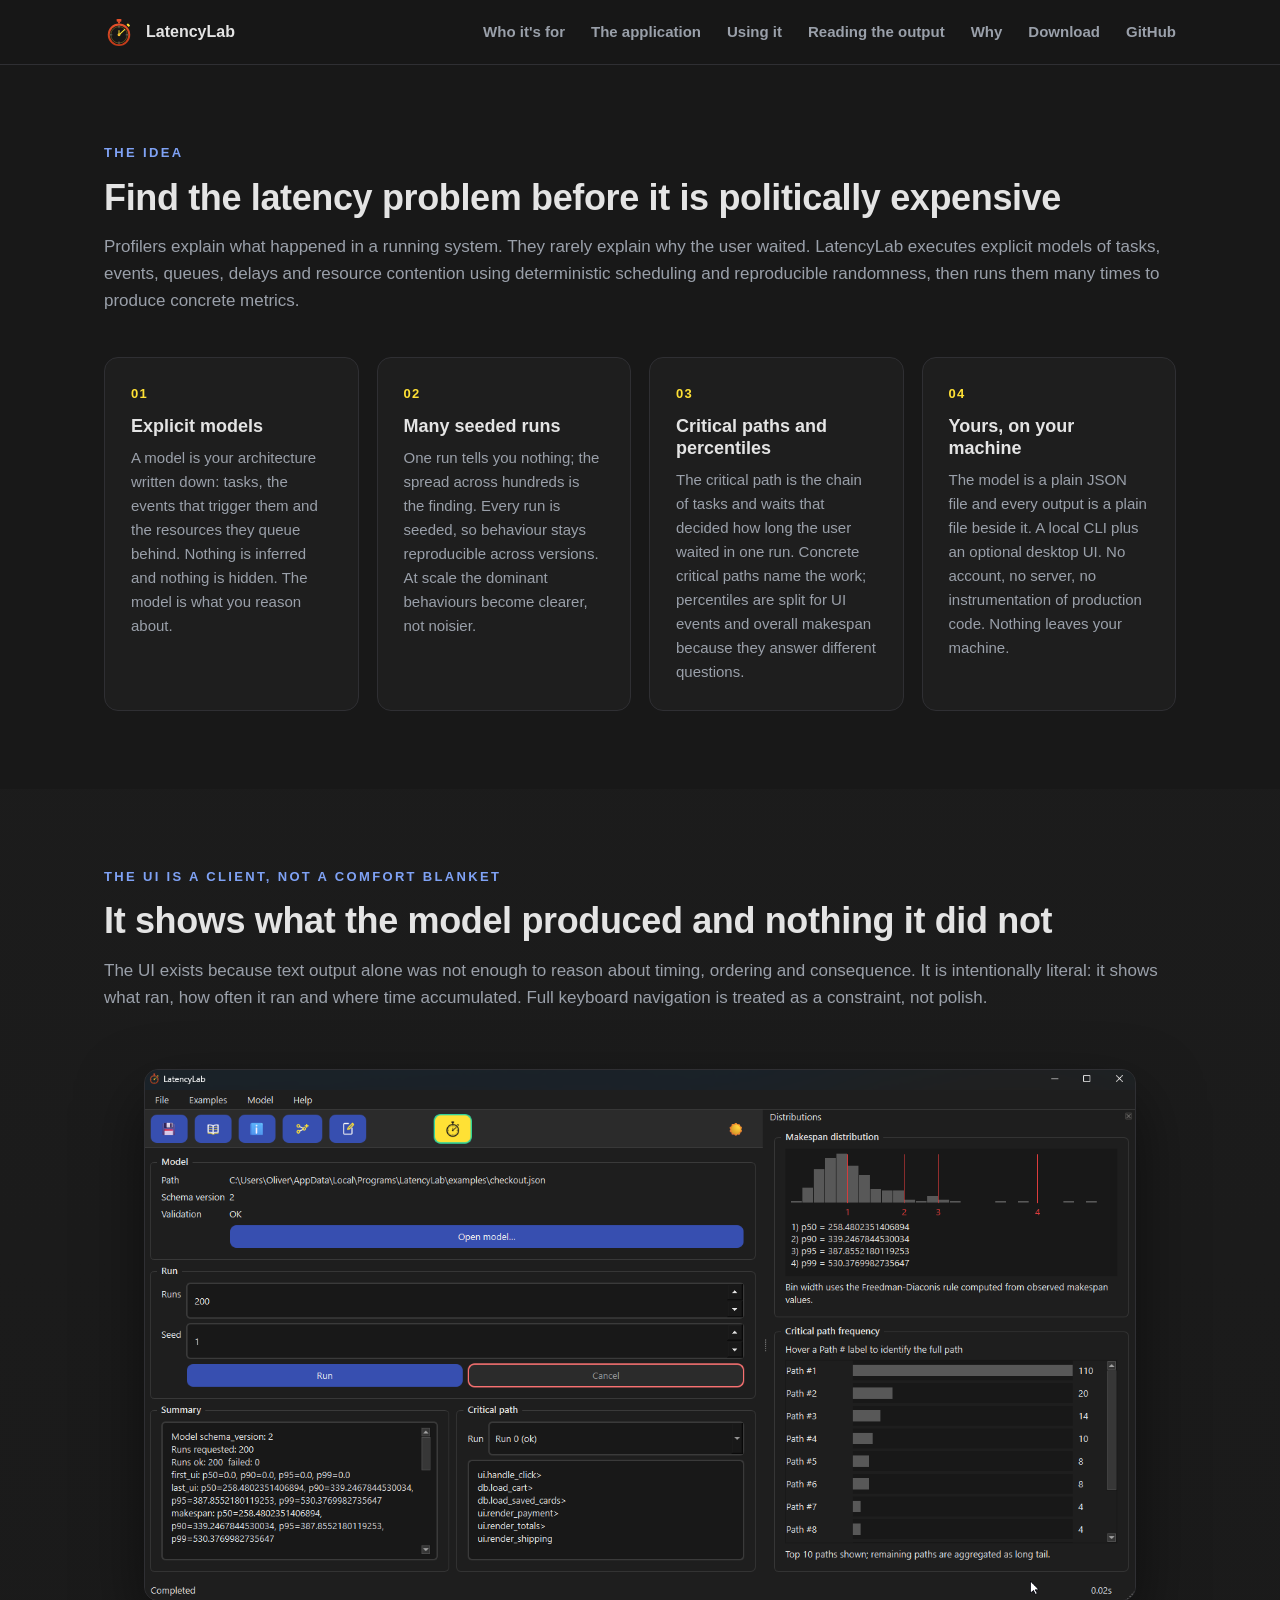
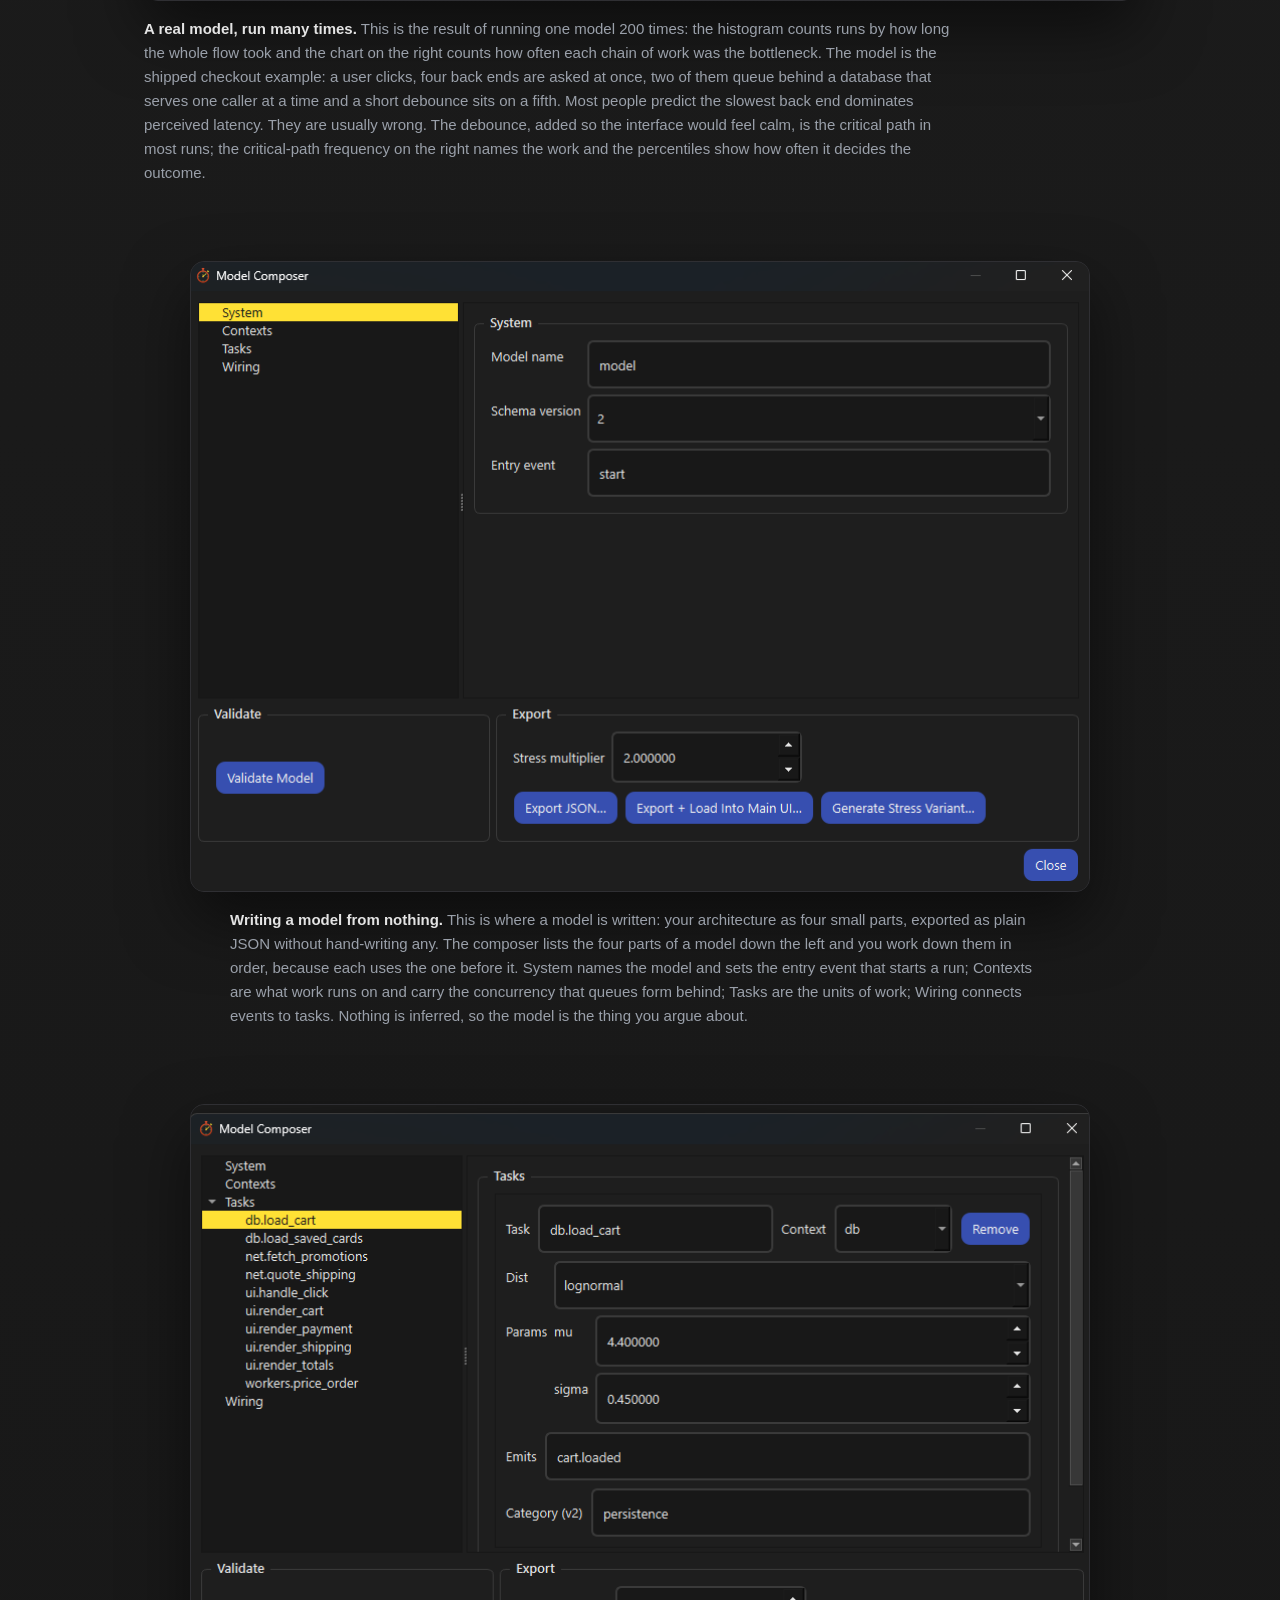
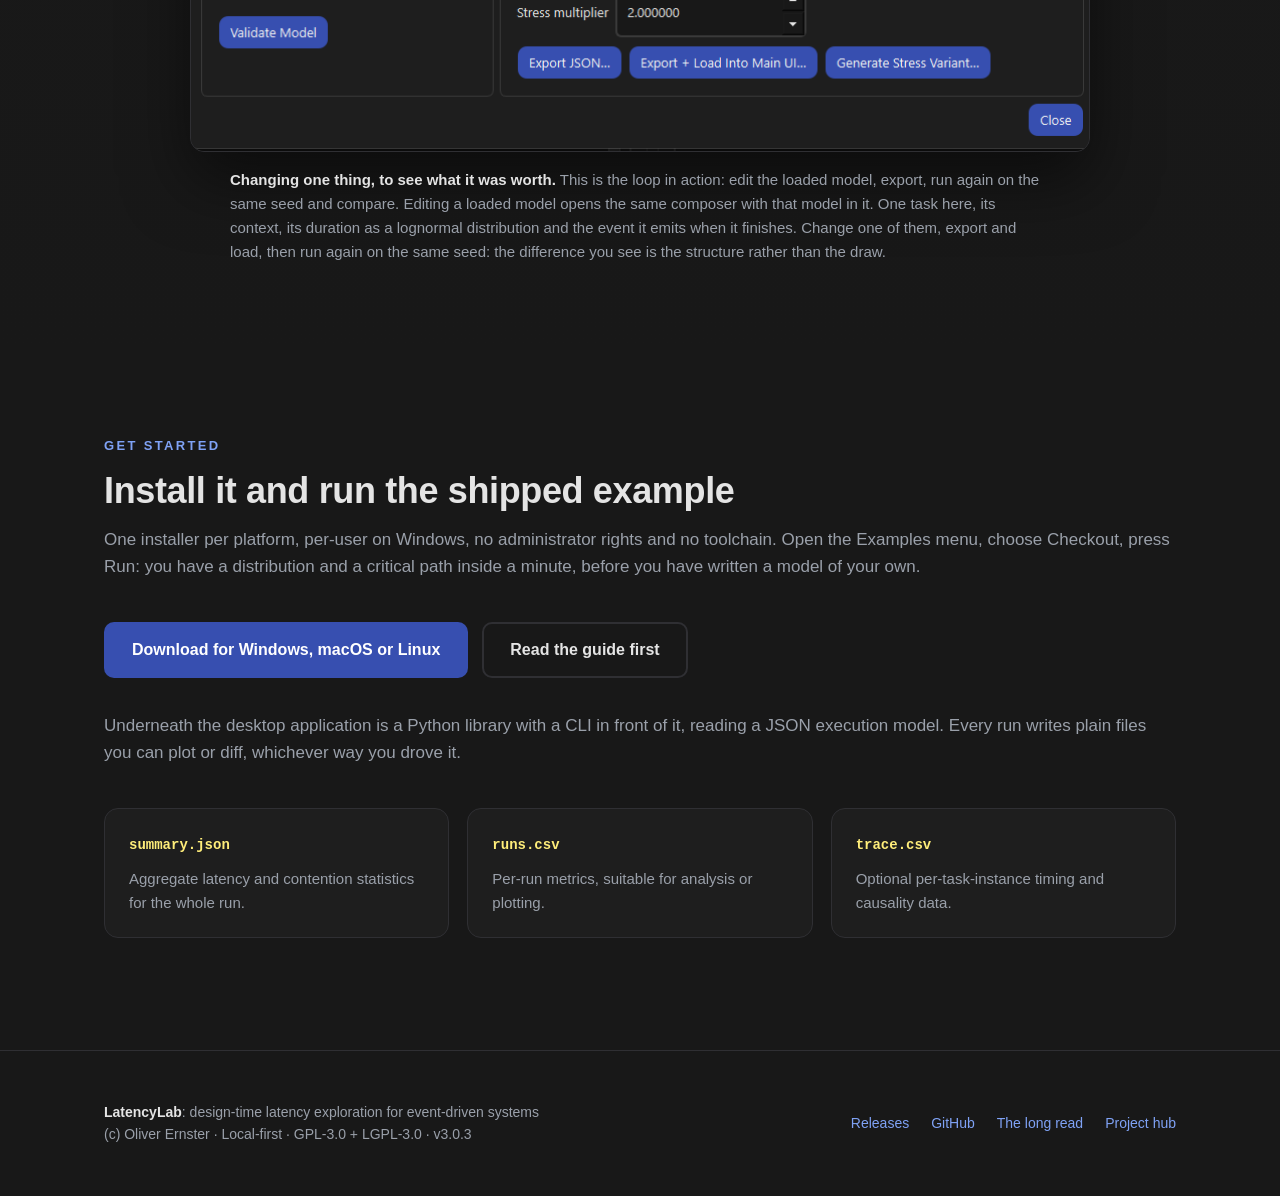
==== docs/app.html @ 9315182d "Split the homepage into one page per question The homepage had become a wall: seven sections deep. I" ====
<!DOCTYPE html>
<html lang="en">
<head>
<meta charset="utf-8">
<meta name="viewport" content="width=device-width, initial-scale=1">
<title>The LatencyLab application: explicit models, seeded runs and literal output</title>
<meta name="description" content="The LatencyLab desktop application and CLI: explicit models of tasks, events, queues and contention, many seeded runs, critical paths and percentiles, with screenshots and the plain-file outputs every run writes.">
<meta name="author" content="Oliver Ernster">
<meta name="robots" content="index, follow">
<meta name="theme-color" content="#181818">
<link rel="canonical" href="https://ernster.dev/latencylab/app.html">
<meta property="og:type" content="website">
<meta property="og:site_name" content="LatencyLab">
<meta property="og:title" content="The LatencyLab application">
<meta property="og:description" content="Explicit models, many seeded runs, critical paths and percentiles. The UI shows what the model produced and nothing it did not.">
<meta property="og:url" content="https://ernster.dev/latencylab/app.html">
<meta property="og:image" content="https://ernster.dev/latencylab/assets/latencylab-ui.png">
<meta property="og:image:alt" content="The LatencyLab UI showing a makespan distribution, critical-path frequencies and percentiles">
<meta name="twitter:card" content="summary_large_image">
<meta name="twitter:title" content="The LatencyLab application">
<meta name="twitter:description" content="Explicit models, many seeded runs, critical paths and percentiles.">
<meta name="twitter:image" content="https://ernster.dev/latencylab/assets/latencylab-ui.png">
<link rel="icon" type="image/svg+xml" href="assets/latencylab.svg">
<link rel="stylesheet" href="styles.css">
</head>
<body>
<header class="nav">
  <div class="container nav-inner">
    <a class="brand" href="./">
      <img src="assets/latencylab.svg" alt="LatencyLab icon">LatencyLab</a>
    <nav class="nav-links">
      <a href="who.html">Who it's for</a>
      <a href="app.html">The application</a>
      <a href="guide.html">Using it</a>
      <a href="reading.html">Reading the output</a>
      <a href="why.html">Why</a>
      <a href="download.html">Download</a>
      <a href="https://github.com/oernster/latencylab">GitHub</a>
    </nav>
  </div>
</header>
<main>
  <section id="what">
    <div class="container">
      <div class="eyebrow">The idea</div>
      <h2 class="section-title">Find the latency problem before it is politically expensive</h2>
      <p class="section-sub">Profilers explain what happened in a running system.
        They rarely explain why the user waited. LatencyLab executes explicit
        models of tasks, events, queues, delays and resource contention using
        deterministic scheduling and reproducible randomness, then runs them
        many times to produce concrete metrics.</p>
      <div class="features">
        <div class="feature"><div class="fnum">01</div><h3>Explicit models</h3><p>A model is your architecture written down: tasks, the events that trigger them and the resources they queue behind. Nothing is inferred and nothing is hidden. The model is what you reason about.</p></div>
        <div class="feature"><div class="fnum">02</div><h3>Many seeded runs</h3><p>One run tells you nothing; the spread across hundreds is the finding. Every run is seeded, so behaviour stays reproducible across versions. At scale the dominant behaviours become clearer, not noisier.</p></div>
        <div class="feature"><div class="fnum">03</div><h3>Critical paths and percentiles</h3><p>The critical path is the chain of tasks and waits that decided how long the user waited in one run. Concrete critical paths name the work; percentiles are split for UI events and overall makespan because they answer different questions.</p></div>
        <div class="feature"><div class="fnum">04</div><h3>Yours, on your machine</h3><p>The model is a plain JSON file and every output is a plain file beside it. A local CLI plus an optional desktop UI. No account, no server, no instrumentation of production code. Nothing leaves your machine.</p></div>
      </div>
    </div>
  </section>

  <section id="ui" class="alt">
    <div class="container">
      <div class="eyebrow">The UI is a client, not a comfort blanket</div>
      <h2 class="section-title">It shows what the model produced and nothing it did not</h2>
      <p class="section-sub">The UI exists because text output alone was not enough
        to reason about timing, ordering and consequence. It is intentionally
        literal: it shows what ran, how often it ran and where time accumulated.
        Full keyboard navigation is treated as a constraint, not polish.</p>
      <div class="shots">
        <figure class="shot">
          <div class="frame">
            <img loading="lazy" src="assets/latencylab-ui.png" alt="The LatencyLab UI showing a makespan distribution, critical-path frequencies, percentiles and the dominant critical path">
          </div>
          <figcaption><b>A real model, run many times.</b> This is the result of
            running one model 200 times: the histogram counts runs by how long
            the whole flow took and the chart on the right counts how often each
            chain of work was the bottleneck. The model is the shipped
            checkout example: a user clicks, four back ends are asked at once, two
            of them queue behind a database that serves one caller at a time and
            a short debounce sits on a fifth. Most people predict the slowest back
            end dominates perceived latency. They are usually wrong. The debounce,
            added so the interface would feel calm, is the critical path in most
            runs; the critical-path frequency on the right names the work and the
            percentiles show how often it decides the outcome.</figcaption>
        </figure>
        <figure class="shot narrow">
          <div class="frame">
            <img loading="lazy" src="assets/latencylab-compose.png" alt="The Model Composer showing the System pane, with the model name, schema version and entry event, with the validate and export controls below">
          </div>
          <figcaption><b>Writing a model from nothing.</b> This is where a model
            is written: your architecture as four small parts, exported as plain
            JSON without hand-writing any. The composer lists the
            four parts of a model down the left and you work down them in order,
            because each uses the one before it. System names the model and sets
            the entry event that starts a run; Contexts are what work runs on and
            carry the concurrency that queues form behind; Tasks are the units of
            work; Wiring connects events to tasks. Nothing is inferred, so the
            model is the thing you argue about.</figcaption>
        </figure>
        <figure class="shot narrow">
          <div class="frame">
            <img loading="lazy" src="assets/latencylab-edit.png" alt="The Model Composer showing the Tasks pane with one task selected, its context, lognormal distribution parameters, emitted event and category">
          </div>
          <figcaption><b>Changing one thing, to see what it was worth.</b> This
            is the loop in action: edit the loaded model, export, run again on
            the same seed and compare. Editing
            a loaded model opens the same composer with that model in it. One task
            here, its context, its duration as a lognormal distribution and the
            event it emits when it finishes. Change one of them, export and load,
            then run again on the same seed: the difference you see is the
            structure rather than the draw.</figcaption>
        </figure>
      </div>
    </div>
  </section>

  <section id="start">
    <div class="container">
      <div class="eyebrow">Get started</div>
      <h2 class="section-title">Install it and run the shipped example</h2>
      <p class="section-sub">One installer per platform, per-user on Windows, no
        administrator rights and no toolchain. Open the Examples menu, choose
        Checkout, press Run: you have a distribution and a critical path inside a
        minute, before you have written a model of your own.</p>
      <div class="cta" style="justify-content:flex-start;margin-bottom:34px;">
        <a class="btn btn-primary" href="download.html">Download for Windows, macOS or Linux</a>
        <a class="btn btn-ghost" href="guide.html">Read the guide first</a>
      </div>
      <p class="section-sub">Underneath the desktop application is a Python
        library with a CLI in front of it, reading a JSON execution model. Every
        run writes plain files you can plot or diff, whichever way you drove it.</p>
      <div class="outputs">
        <div class="output"><code>summary.json</code><p>Aggregate latency and contention statistics for the whole run.</p></div>
        <div class="output"><code>runs.csv</code><p>Per-run metrics, suitable for analysis or plotting.</p></div>
        <div class="output"><code>trace.csv</code><p>Optional per-task-instance timing and causality data.</p></div>
      </div>
    </div>
  </section>
</main>
<footer>
  <div class="container footer-inner">
    <div>
      <strong>LatencyLab</strong>: design-time latency exploration for event-driven systems<br>
      (c) Oliver Ernster · Local-first · GPL-3.0 + LGPL-3.0 · v<!--VERSION-->3.0.3<!--/VERSION-->
    </div>
    <div class="footer-links">
      <a href="https://github.com/oernster/latencylab/releases">Releases</a>
      <a href="https://github.com/oernster/latencylab">GitHub</a>
      <a href="https://www.crankthecode.com/posts/latencylab">The long read</a>
      <a href="https://ernster.dev/">Project hub</a>
    </div>
  </div>
</footer>
</body>
</html>
---- docs/styles.css ----
/* LatencyLab GitHub Pages site. Dark, royal-blue-accented, matching the app
   theme: `--accent` is the application's `primary` token, the fill every
   filled control takes. */
:root {
  --bg: #181818;
  --surface: #1e1e1e;
  --raised: #242424;
  --border: #2f2f33;
  --text: #e4e4e4;
  --muted: #9aa0aa;
  --accent: #374fb0;
  --accent-bright: #7fa2f5;
  /* The application's own accent. Banana yellow, matching latencylab_ui's
     `accent` token; `--banana-ink` is what goes on top of it, because the
     yellow is far too light to carry white. */
  --banana: #ffe135;
  --banana-bright: #ffee7a;
  --banana-ink: #1a1a1a;
  --maxw: 1120px;
  --radius: 14px;
  --font: -apple-system, BlinkMacSystemFont, "Segoe UI", Roboto, Inter,
    "Helvetica Neue", Arial, sans-serif;
  --mono: "SFMono-Regular", "Consolas", "Liberation Mono", Menlo, monospace;
}
* { box-sizing: border-box; }
html { scroll-behavior: smooth; }
body {
  margin: 0;
  background: var(--bg);
  color: var(--text);
  font-family: var(--font);
  line-height: 1.6;
  -webkit-font-smoothing: antialiased;
}
a { color: var(--accent-bright); text-decoration: none; }
a:hover { color: var(--banana-bright); }
h1, h2, h3, h4 { line-height: 1.2; }
.container { max-width: var(--maxw); margin: 0 auto; padding: 0 24px; }

header.nav {
  position: sticky;
  top: 0;
  z-index: 10;
  background: rgba(24, 24, 24, 0.82);
  backdrop-filter: blur(10px);
  border-bottom: 1px solid var(--border);
}
.nav-inner {
  display: flex;
  align-items: center;
  justify-content: space-between;
  height: 64px;
}
.brand {
  display: flex;
  align-items: center;
  gap: 12px;
  font-weight: 700;
  color: var(--text);
}
.brand img { width: 30px; height: 30px; }
.nav-links { display: flex; gap: 26px; align-items: center; }
.nav-links a { color: var(--muted); font-weight: 600; font-size: 15px; }
.nav-links a:hover { color: var(--accent-bright); }

.hero {
  position: relative;
  text-align: center;
  padding: 104px 0 80px;
  overflow: hidden;
}
.hero::before {
  content: "";
  position: absolute;
  inset: 0;
  background: radial-gradient(
    58% 50% at 50% 0,
    rgba(55, 79, 176, 0.28),
    transparent 70%
  );
  pointer-events: none;
}
.hero .logo {
  width: 112px;
  height: 112px;
  margin-bottom: 22px;
  filter: drop-shadow(0 10px 34px rgba(55, 79, 176, 0.42));
}
.hero h1 {
  font-size: clamp(42px, 7vw, 70px);
  margin: 0;
  letter-spacing: -0.02em;
}
.tagline {
  color: var(--accent-bright);
  font-weight: 700;
  letter-spacing: 0.2em;
  text-transform: uppercase;
  font-size: 13px;
  margin-top: 10px;
}
.lede {
  max-width: 660px;
  margin: 26px auto 0;
  color: var(--muted);
  font-size: 19px;
}
.cta {
  display: flex;
  gap: 14px;
  justify-content: center;
  margin-top: 34px;
  flex-wrap: wrap;
}
.btn {
  display: inline-block;
  padding: 13px 26px;
  border-radius: 10px;
  font-weight: 700;
  border: 2px solid transparent;
  transition: 0.15s ease;
}
.btn-primary { background: var(--accent); color: #ffffff; }
.btn-primary:hover { background: var(--banana); color: var(--banana-ink); }
.btn-ghost { border-color: var(--border); color: var(--text); }
.btn-ghost:hover { border-color: var(--accent); color: var(--accent-bright); }
/* A call to action inside a panel. It was a line of text that happened to be a
   link, which asks the reader to discover it; this is a pressable that says so
   before the click. It lifts under the pointer and sits back down while held.
   The highlight is the same banana the primary button already uses, so the site
   has one hover language rather than two. */
.btn-panel {
  background: var(--raised);
  border-color: var(--border);
  color: var(--text);
  padding: 11px 20px;
  font-size: 15px;
}
.btn-panel:hover {
  background: var(--banana);
  border-color: var(--banana-bright);
  color: var(--banana-ink);
  transform: translateY(-1px);
}
.btn-panel:focus-visible {
  outline: none;
  border-color: var(--banana);
  color: var(--text);
}
.btn-panel:active {
  background: var(--banana-bright);
  transform: translateY(1px);
}
.badges {
  margin-top: 24px;
  color: var(--muted);
  font-size: 13px;
  letter-spacing: 0.06em;
}
.badges span { margin: 0 10px; }
.release-note { margin-top: 16px; color: var(--muted); font-size: 14px; }

section { padding: 78px 0; }
section.alt {
  background: linear-gradient(180deg, rgba(30, 30, 30, 0.6), transparent);
}
.eyebrow {
  color: var(--accent-bright);
  font-weight: 700;
  letter-spacing: 0.18em;
  text-transform: uppercase;
  font-size: 13px;
  margin-bottom: 12px;
}
.section-title {
  font-size: clamp(28px, 4vw, 36px);
  margin: 0 0 14px;
  letter-spacing: -0.01em;
}
.section-sub {
  color: var(--muted);
  margin: 0 0 42px;
  max-width: none;
  font-size: 17px;
}

.features {
  display: grid;
  grid-template-columns: repeat(auto-fit, minmax(240px, 1fr));
  gap: 18px;
}
/* A grid that follows another grid inside one section needs its own breathing
   room: the grids carry gaps between their own cells but no outer margin, so
   stacked they sit flush against each other. */
.features + .split { margin-top: 44px; }
.split + .split { margin-top: 18px; }
.feature {
  background: var(--surface);
  border: 1px solid var(--border);
  border-radius: var(--radius);
  padding: 26px;
}
.feature .fnum {
  color: var(--banana);
  font-weight: 700;
  font-size: 13px;
  letter-spacing: 0.1em;
}
.feature h3 { margin: 12px 0 8px; font-size: 18px; }
.feature p { margin: 0; color: var(--muted); font-size: 15px; }

/* Two-column "who it is / is not for" */
.split {
  display: grid;
  grid-template-columns: repeat(auto-fit, minmax(300px, 1fr));
  gap: 18px;
}
.panel {
  background: var(--surface);
  border: 1px solid var(--border);
  border-radius: var(--radius);
  padding: 26px 28px;
}
.panel h3 { margin: 0 0 14px; font-size: 18px; }
.panel.is-for h3 { color: var(--banana); }
.panel.not-for h3 { color: var(--accent-bright); }
.panel ul { margin: 0; padding-left: 18px; }
.panel li { color: var(--muted); margin-bottom: 8px; font-size: 15px; }
.panel li b { color: var(--text); font-weight: 600; }
.panel p { margin: 16px 0 0; font-size: 15px; font-weight: 600; }

.shots { display: grid; gap: 44px; }
.shot figure { margin: 0; }
.frame {
  background: var(--raised);
  border: 1px solid var(--border);
  border-radius: var(--radius);
  overflow: hidden;
  box-shadow: 0 28px 64px rgba(0, 0, 0, 0.5);
}
.frame .bar {
  display: flex;
  gap: 7px;
  padding: 12px 15px;
  border-bottom: 1px solid var(--border);
  background: var(--surface);
}
.frame .bar i {
  width: 11px;
  height: 11px;
  border-radius: 50%;
  background: var(--border);
}
.frame img { display: block; width: 100%; height: auto; }
/* A shot narrower than the column, held near its own pixel size rather than
   stretched up to fill it, which only makes a screenshot soft. */
.shot.narrow .frame { max-width: 900px; margin: 0 auto; }
.shot.narrow figcaption { margin-left: auto; margin-right: auto; }
.shot figcaption {
  color: var(--muted);
  margin-top: 16px;
  font-size: 15px;
  max-width: 820px;
}
.shot figcaption b { color: var(--text); }

/* Outputs */
.outputs {
  display: grid;
  grid-template-columns: repeat(auto-fit, minmax(240px, 1fr));
  gap: 18px;
  margin-bottom: 34px;
}
.output {
  background: var(--surface);
  border: 1px solid var(--border);
  border-radius: var(--radius);
  padding: 22px 24px;
}
.output code {
  font-family: var(--mono);
  color: var(--banana-bright);
  font-size: 14px;
  font-weight: 700;
}
.output p { margin: 10px 0 0; color: var(--muted); font-size: 15px; }

/* Downloads. One card per platform, each pointing at GitHub's
   releases/latest/download redirect, so the links never go stale and the page
   needs no edit when a release ships. */
.dl-version {
  display: inline-block;
  margin-top: 4px;
  font-size: 14px;
  color: var(--accent-bright);
  border: 1px solid var(--border);
  border-radius: 999px;
  padding: 4px 14px;
}
.downloads {
  display: grid;
  grid-template-columns: repeat(auto-fit, minmax(260px, 1fr));
  gap: 16px;
  margin-top: 28px;
}
.dl-card {
  background: var(--surface);
  border: 1px solid var(--border);
  border-radius: var(--radius);
  padding: 24px 20px;
  text-align: center;
  display: flex;
  flex-direction: column;
  gap: 6px;
}
.dl-card .ico { font-size: 30px; }
.dl-card h3 { margin: 4px 0 0; font-size: 18px; }
.dl-card .req { color: var(--muted); font-size: 13px; margin: 0; }
.dl-card .btn { margin: 14px auto 4px; }
.dl-card .meta {
  color: var(--muted);
  font-size: 12.5px;
  min-height: 1.2em;
  margin: 0;
}
.dl-card .how { color: var(--muted); font-size: 13px; margin: 8px 0 0; }
.dl-card code {
  background: var(--bg);
  border: 1px solid var(--border);
  border-radius: 6px;
  padding: 1px 6px;
  font-size: 12px;
  color: var(--text);
}
.dl-links {
  text-align: center;
  color: var(--muted);
  font-size: 14px;
  margin: 18px 0 0;
}

footer {
  border-top: 1px solid var(--border);
  padding: 50px 0;
  color: var(--muted);
  font-size: 14px;
}
.footer-inner {
  display: flex;
  justify-content: space-between;
  gap: 24px;
  flex-wrap: wrap;
  align-items: center;
}
.footer-inner strong { color: var(--text); }
.footer-links { display: flex; gap: 22px; flex-wrap: wrap; }

@media (max-width: 640px) {
  .nav-links { gap: 16px; }
  .nav-links a:nth-child(1),
  .nav-links a:nth-child(2) { display: none; }
}

/* Long-form prose (the Why this exists page). */
.prose p {
  color: var(--muted, #9aa3af);
  font-size: 16.5px;
  max-width: 820px;
  margin: 0 0 18px;
}
.prose p:last-child { margin-bottom: 0; }

/* Step lists and definition lists (the Using it page), in the same voice as
   the prose around them rather than the browser default. */
.prose h3 {
  margin: 40px 0 14px;
  font-size: 20px;
  color: var(--text);
}
.prose ol,
.prose ul {
  color: var(--muted);
  font-size: 16.5px;
  max-width: 820px;
  margin: 0 0 18px;
  padding-left: 22px;
}
.prose li { margin-bottom: 9px; }
.prose li b,
.prose p b { color: var(--text); font-weight: 600; }
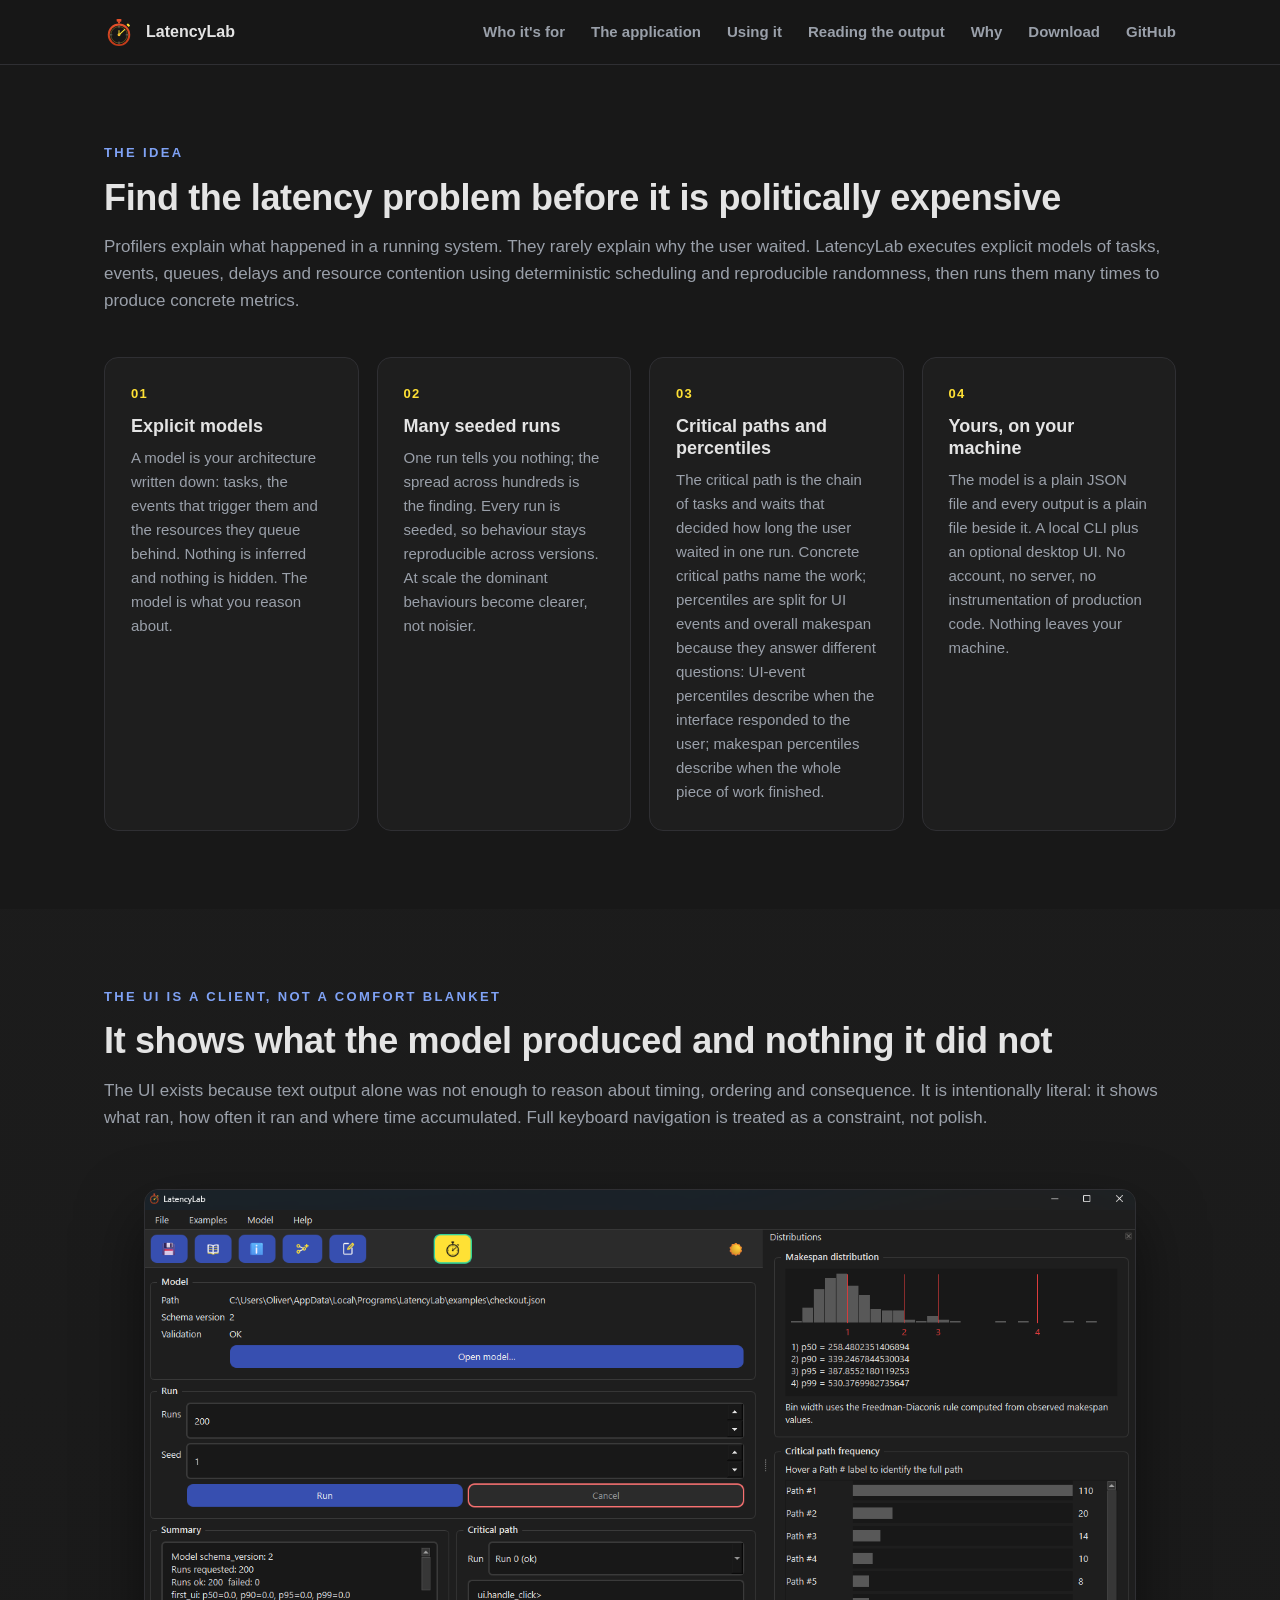
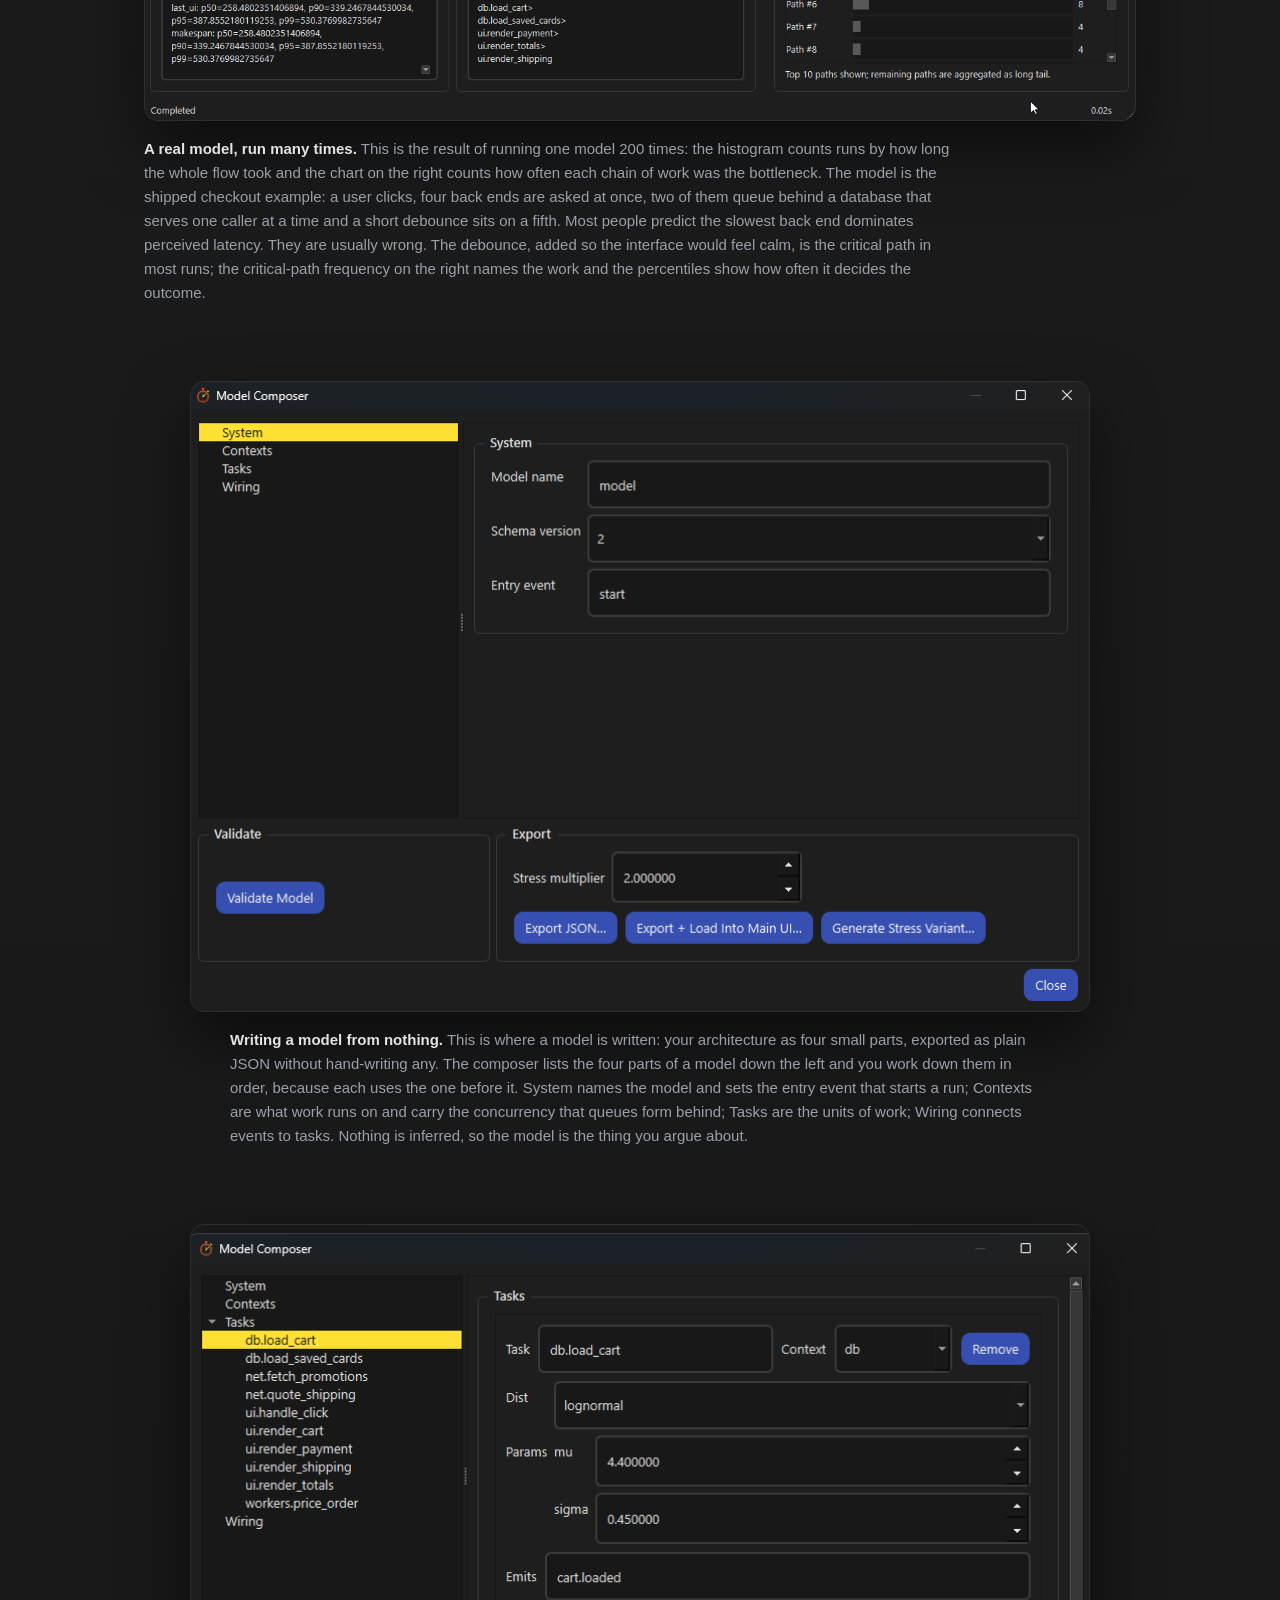
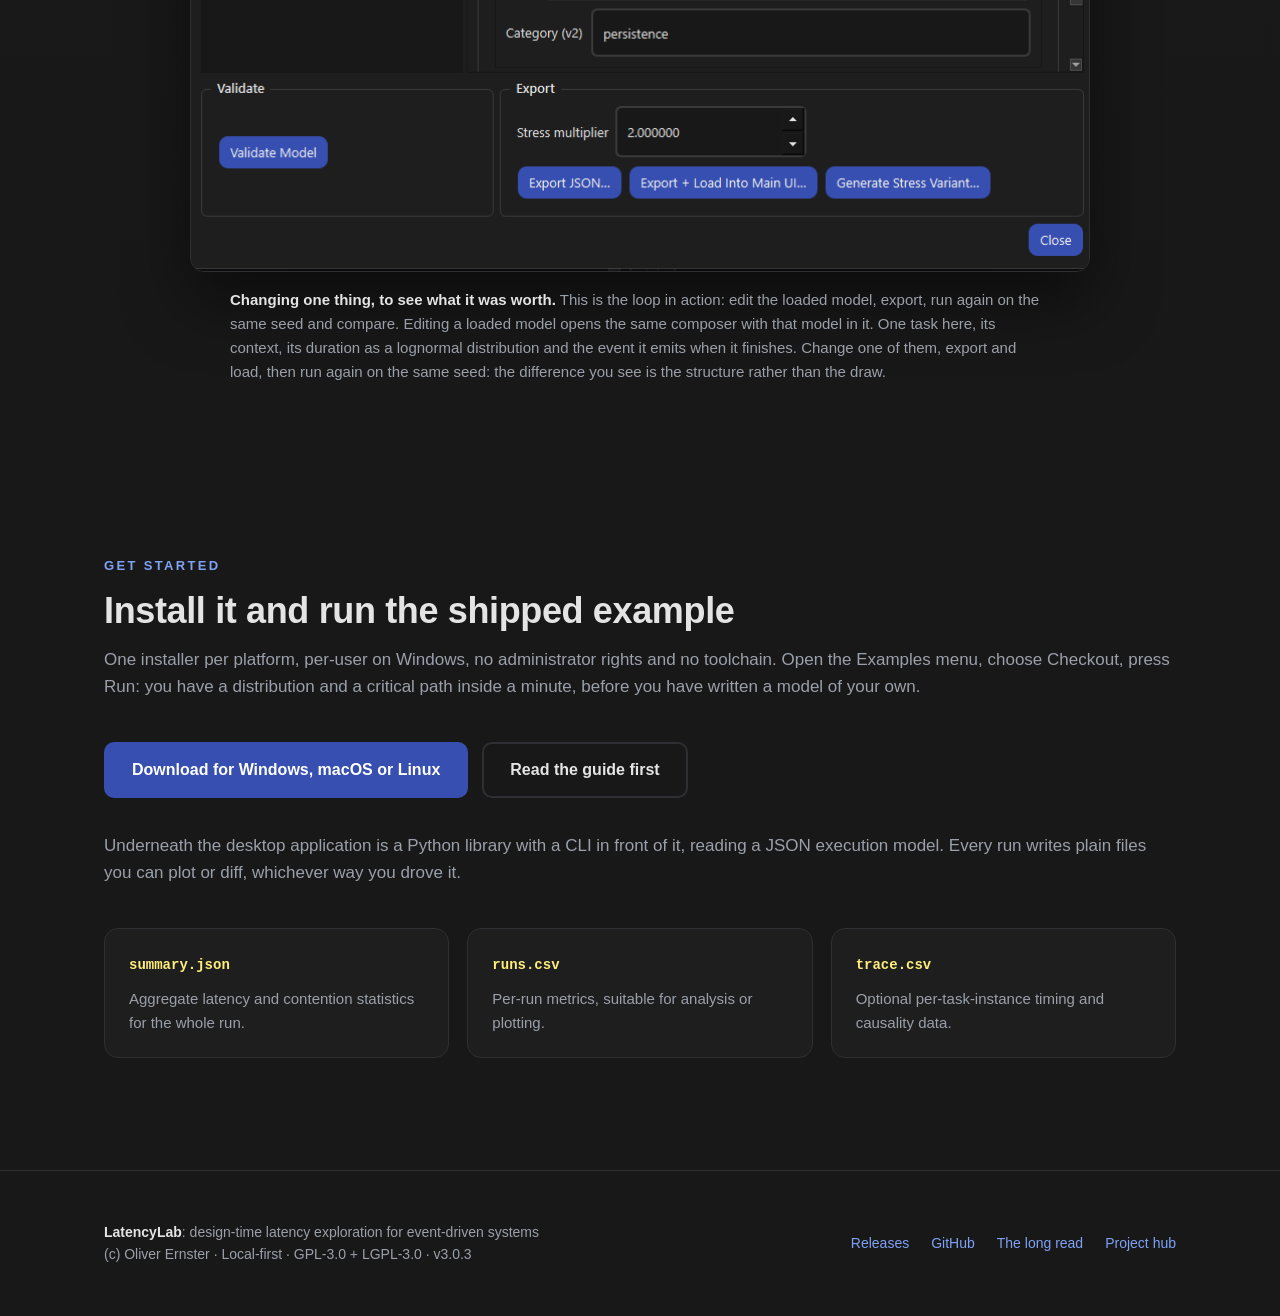
==== commit 1647ce28: "Clarify the UI-event vs makespan percentile split and link the RDA reference" ====
--- a/docs/app.html
+++ b/docs/app.html
@@ -52,7 +52,7 @@
       <div class="features">
         <div class="feature"><div class="fnum">01</div><h3>Explicit models</h3><p>A model is your architecture written down: tasks, the events that trigger them and the resources they queue behind. Nothing is inferred and nothing is hidden. The model is what you reason about.</p></div>
         <div class="feature"><div class="fnum">02</div><h3>Many seeded runs</h3><p>One run tells you nothing; the spread across hundreds is the finding. Every run is seeded, so behaviour stays reproducible across versions. At scale the dominant behaviours become clearer, not noisier.</p></div>
-        <div class="feature"><div class="fnum">03</div><h3>Critical paths and percentiles</h3><p>The critical path is the chain of tasks and waits that decided how long the user waited in one run. Concrete critical paths name the work; percentiles are split for UI events and overall makespan because they answer different questions.</p></div>
+        <div class="feature"><div class="fnum">03</div><h3>Critical paths and percentiles</h3><p>The critical path is the chain of tasks and waits that decided how long the user waited in one run. Concrete critical paths name the work; percentiles are split for UI events and overall makespan because they answer different questions: UI-event percentiles describe when the interface responded to the user; makespan percentiles describe when the whole piece of work finished.</p></div>
         <div class="feature"><div class="fnum">04</div><h3>Yours, on your machine</h3><p>The model is a plain JSON file and every output is a plain file beside it. A local CLI plus an optional desktop UI. No account, no server, no instrumentation of production code. Nothing leaves your machine.</p></div>
       </div>
     </div>
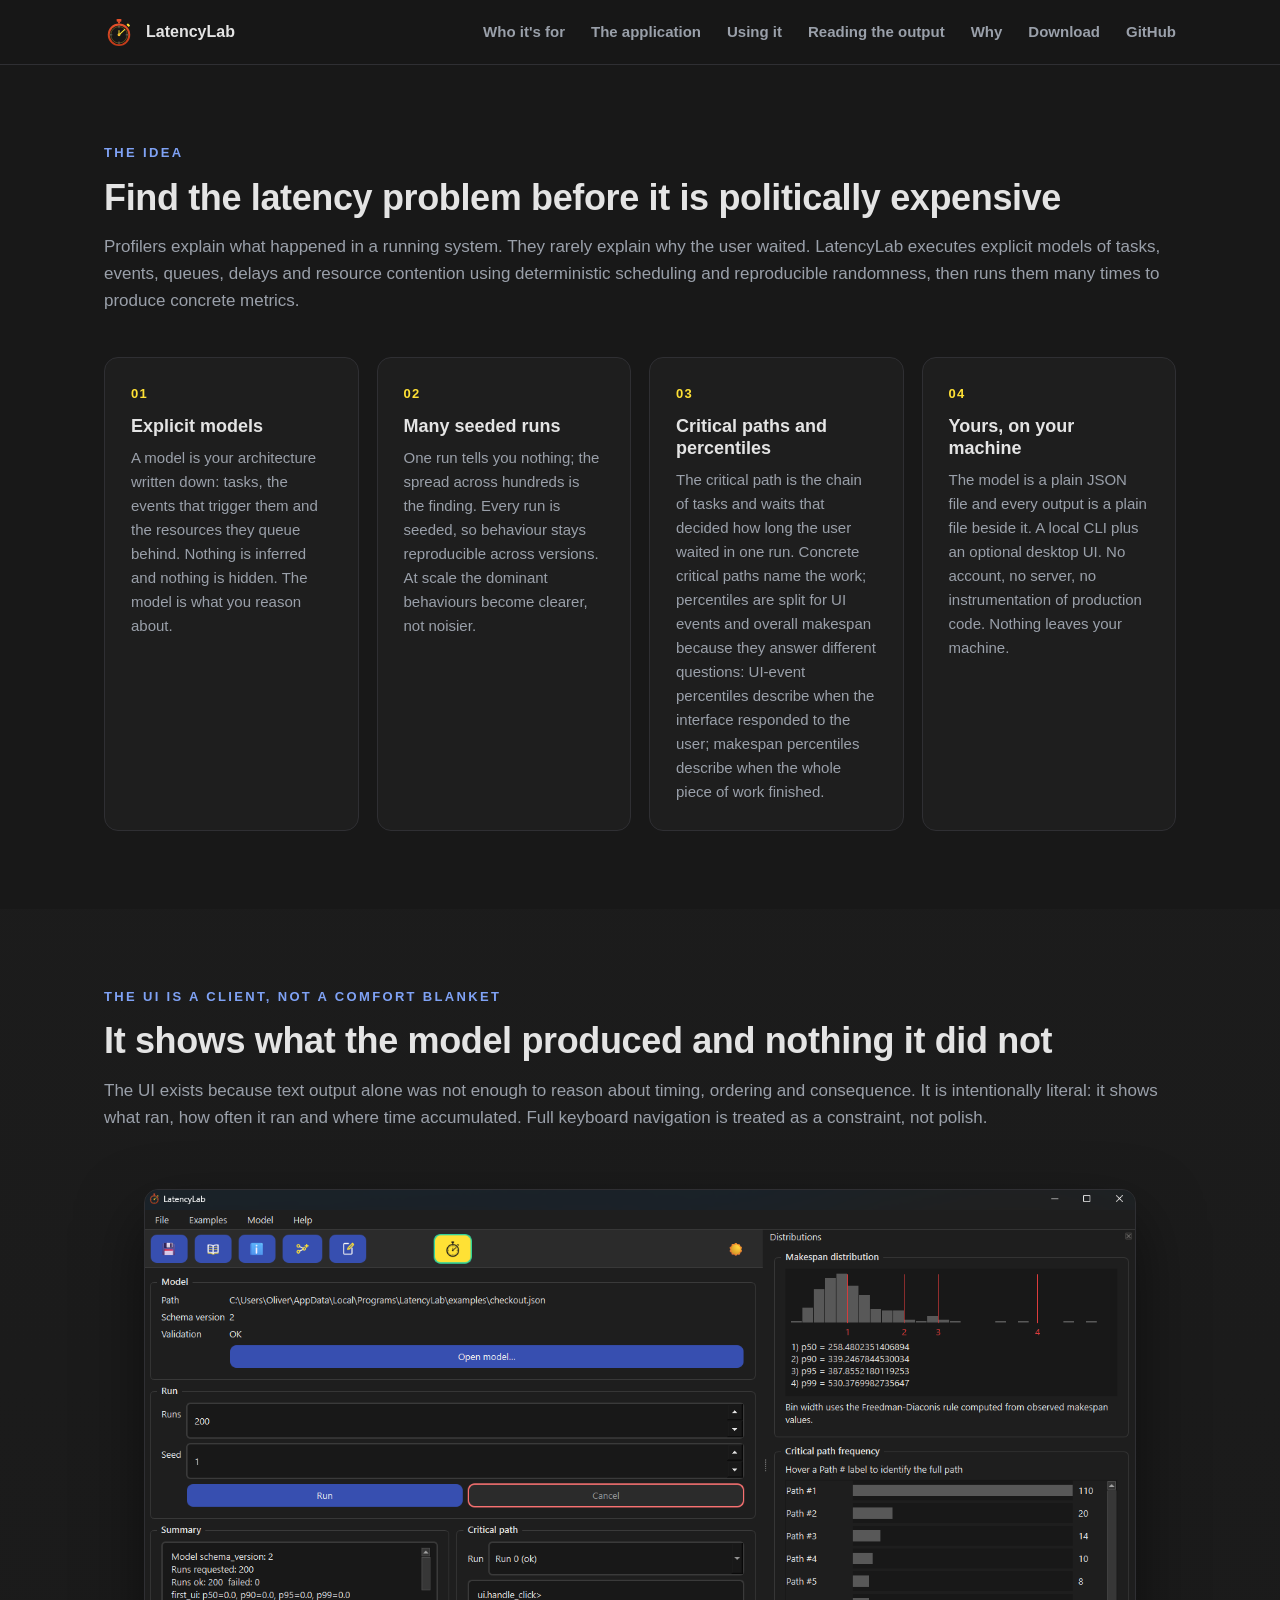
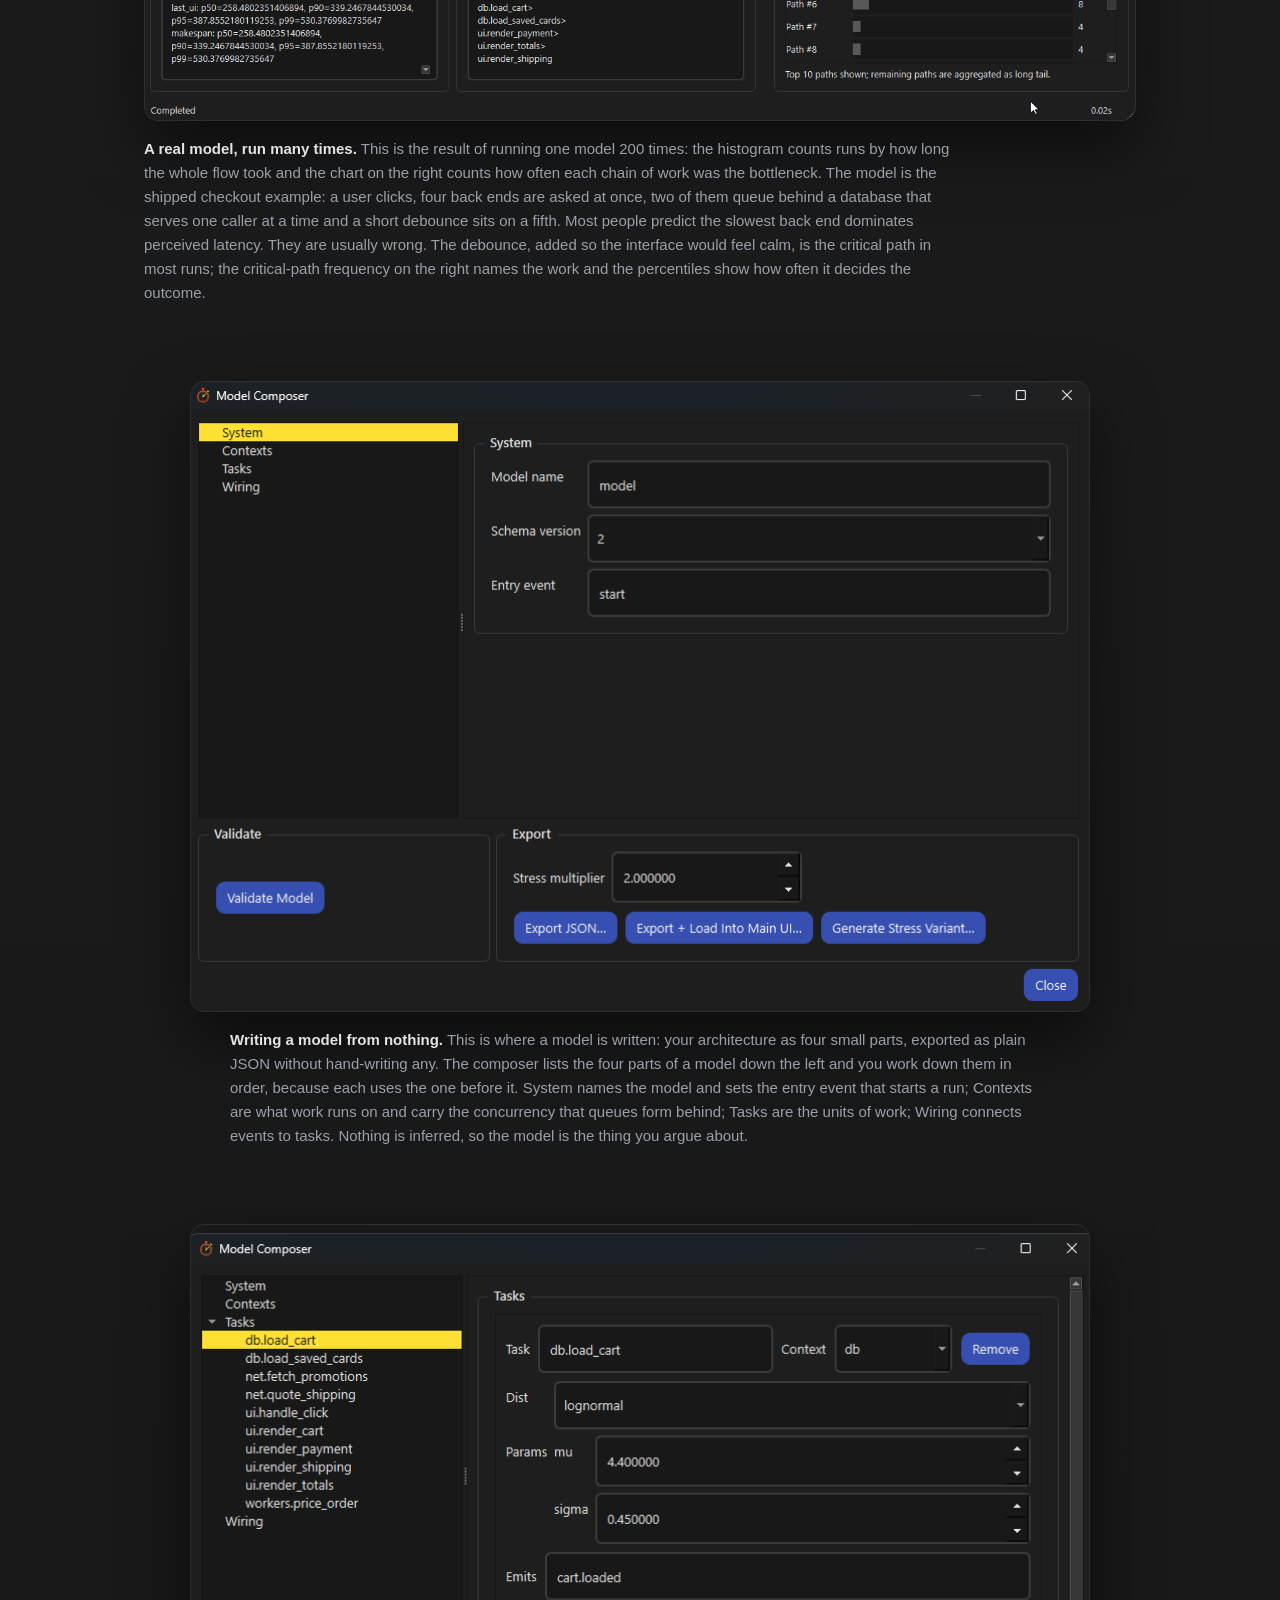
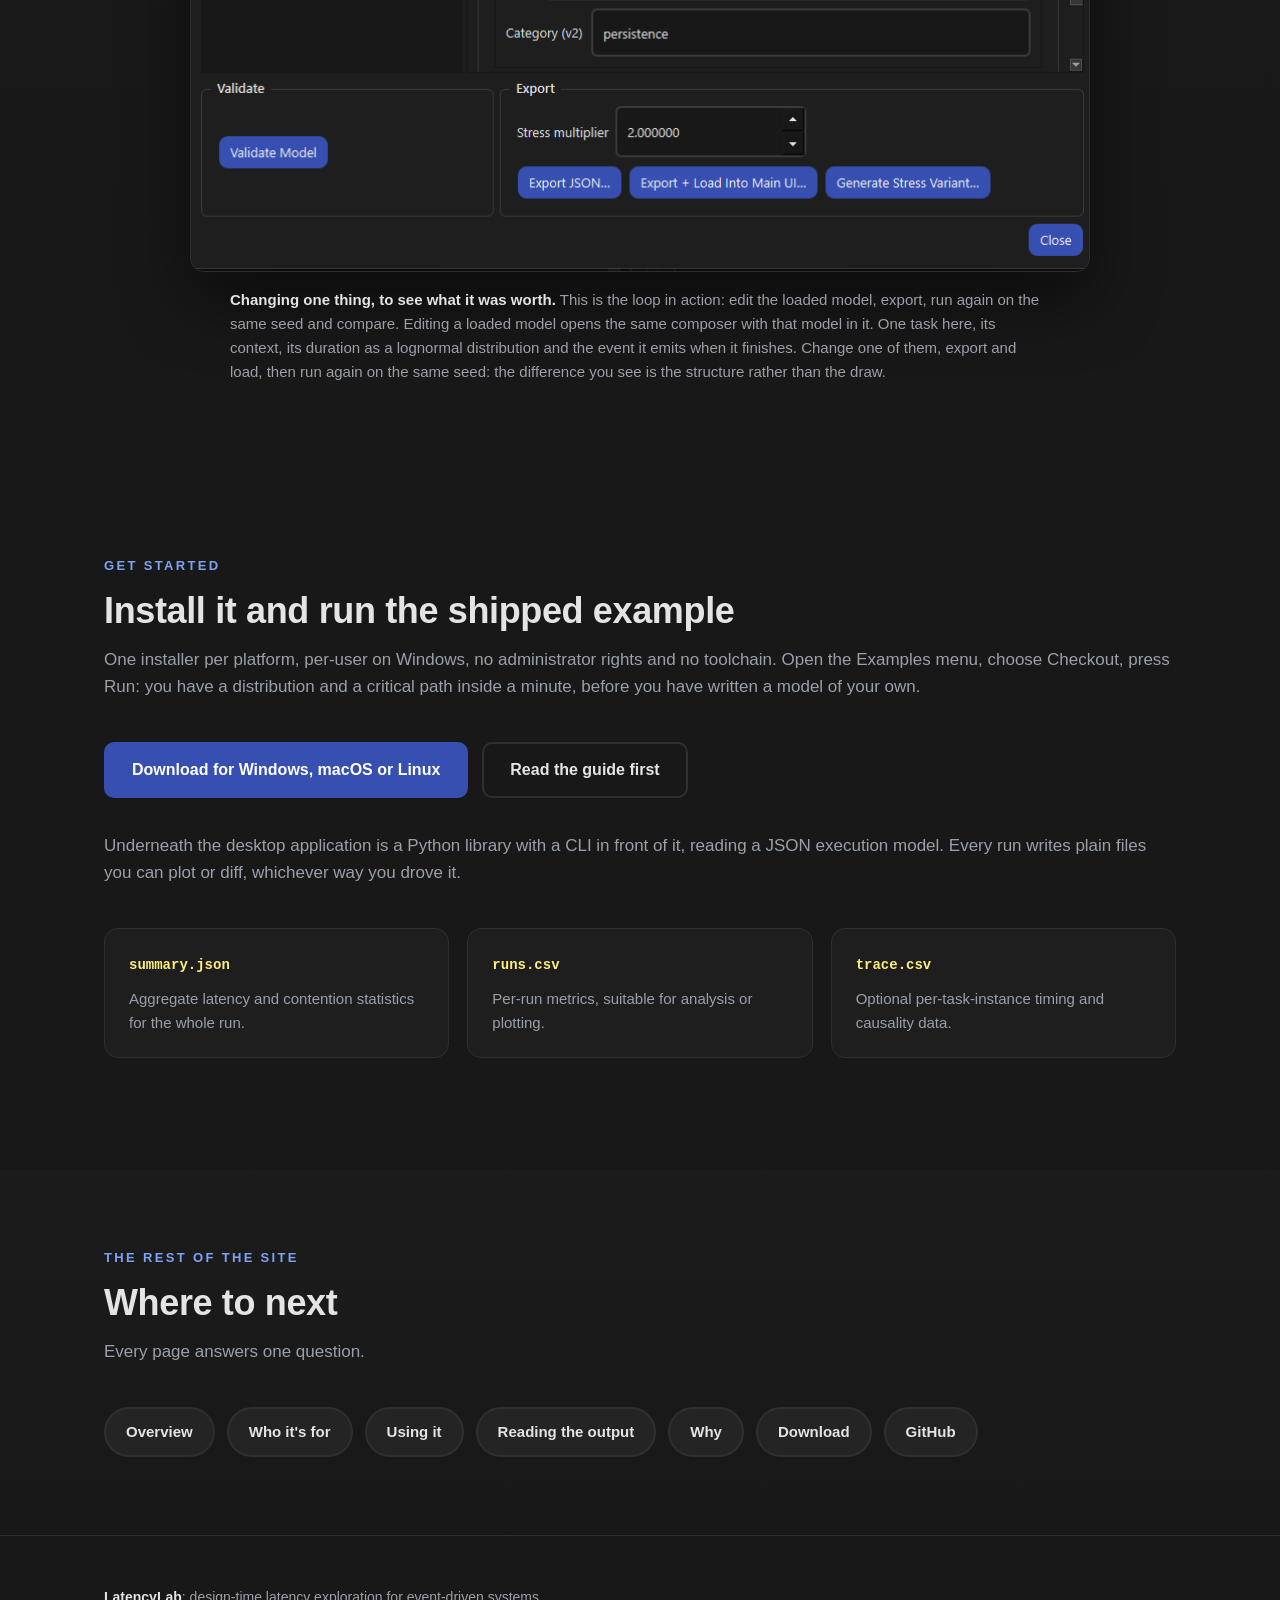
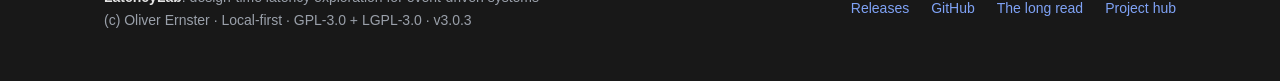
==== commit b8bb3cee: "Surface every site page as visible pill links on every page" ====
--- a/docs/app.html
+++ b/docs/app.html
@@ -136,6 +136,23 @@
       </div>
     </div>
   </section>
+
+  <section id="explore" class="alt">
+    <div class="container">
+      <div class="eyebrow">The rest of the site</div>
+      <h2 class="section-title">Where to next</h2>
+      <p class="section-sub">Every page answers one question.</p>
+      <div class="pillnav">
+        <a class="btn btn-panel" href="./">Overview</a>
+        <a class="btn btn-panel" href="who.html">Who it's for</a>
+        <a class="btn btn-panel" href="guide.html">Using it</a>
+        <a class="btn btn-panel" href="reading.html">Reading the output</a>
+        <a class="btn btn-panel" href="why.html">Why</a>
+        <a class="btn btn-panel" href="download.html">Download</a>
+        <a class="btn btn-panel" href="https://github.com/oernster/latencylab">GitHub</a>
+      </div>
+    </div>
+  </section>
 </main>
 <footer>
   <div class="container footer-inner">
--- a/docs/styles.css
+++ b/docs/styles.css
@@ -151,6 +151,13 @@
   background: var(--banana-bright);
   transform: translateY(1px);
 }
+/* The cross-page pill row every inner page ends with: the title-bar links
+   repeated as visible, pressable pills, so no page is reachable only from the
+   navigation bar. Colours and hover are btn-panel's, so the site keeps one
+   hover language; only the shape differs. */
+.pillnav { display: flex; flex-wrap: wrap; gap: 12px; }
+.pillnav .btn { border-radius: 999px; }
+
 .badges {
   margin-top: 24px;
   color: var(--muted);
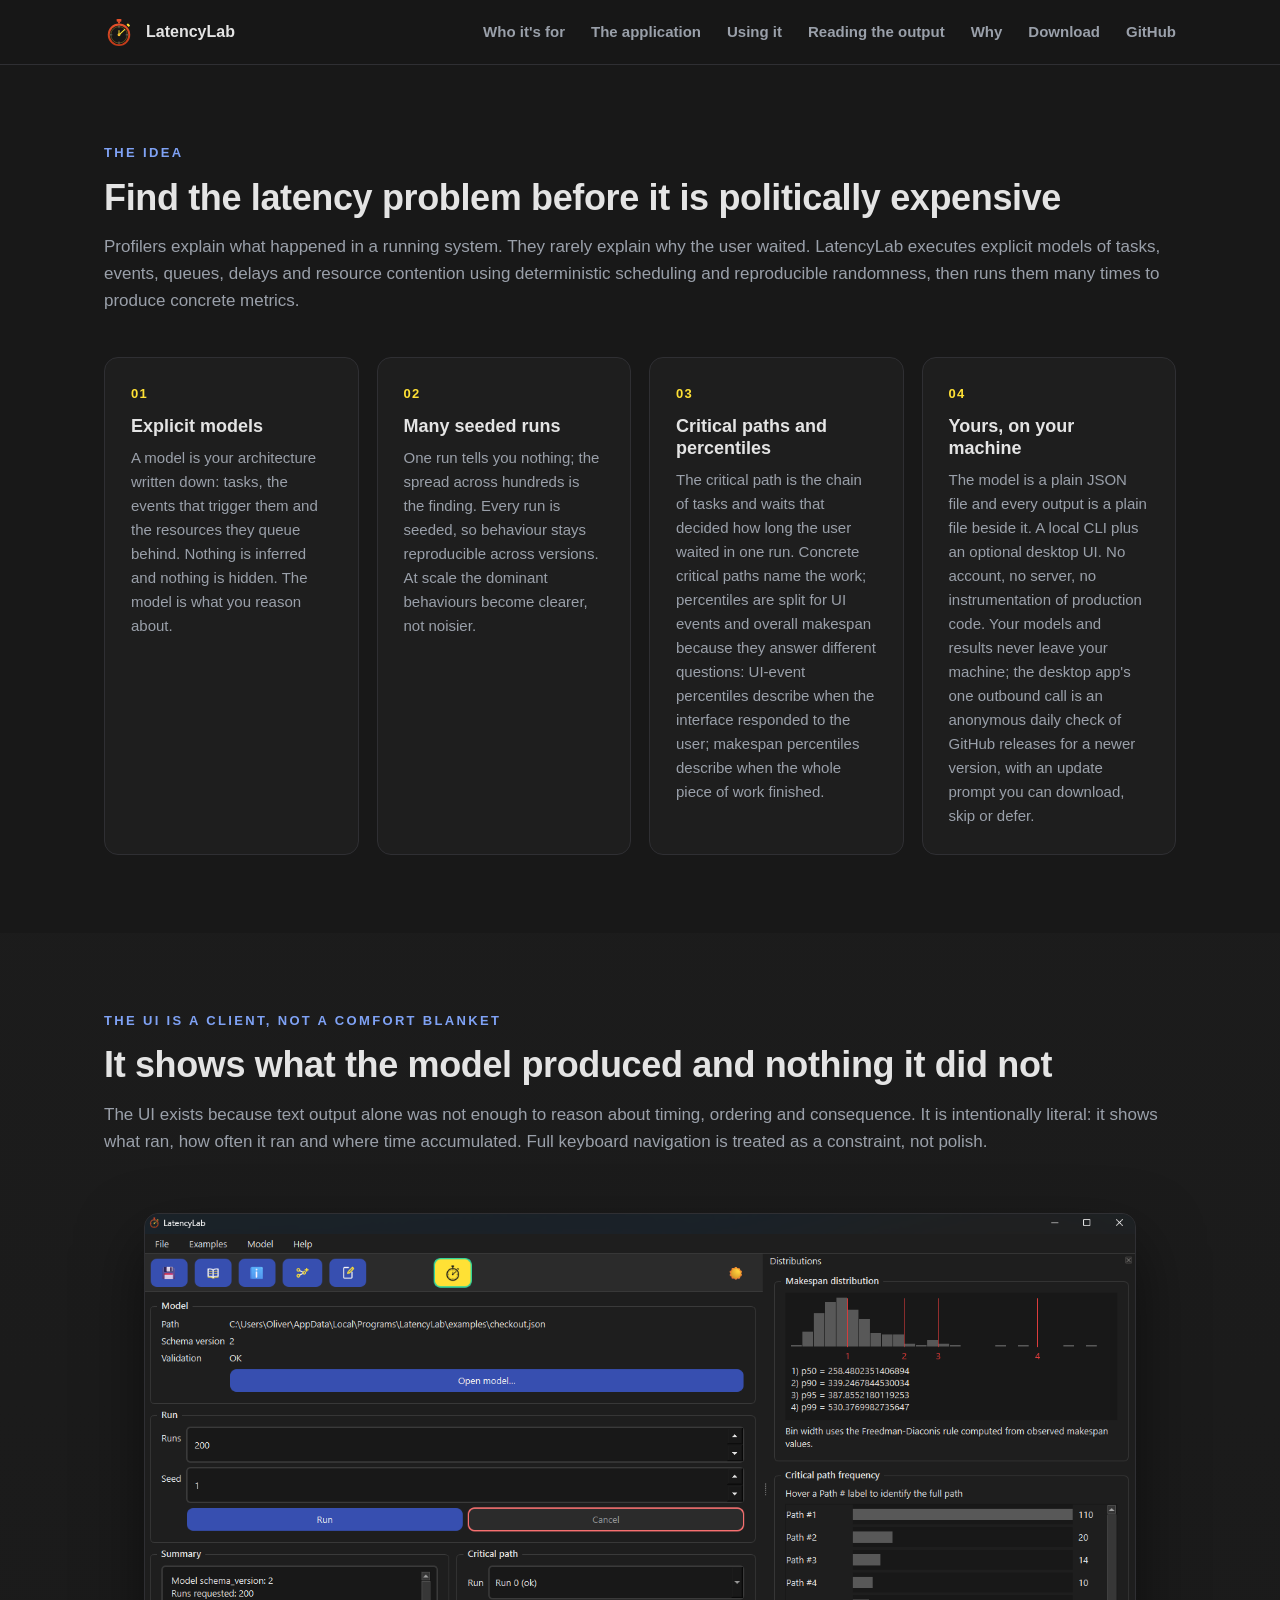
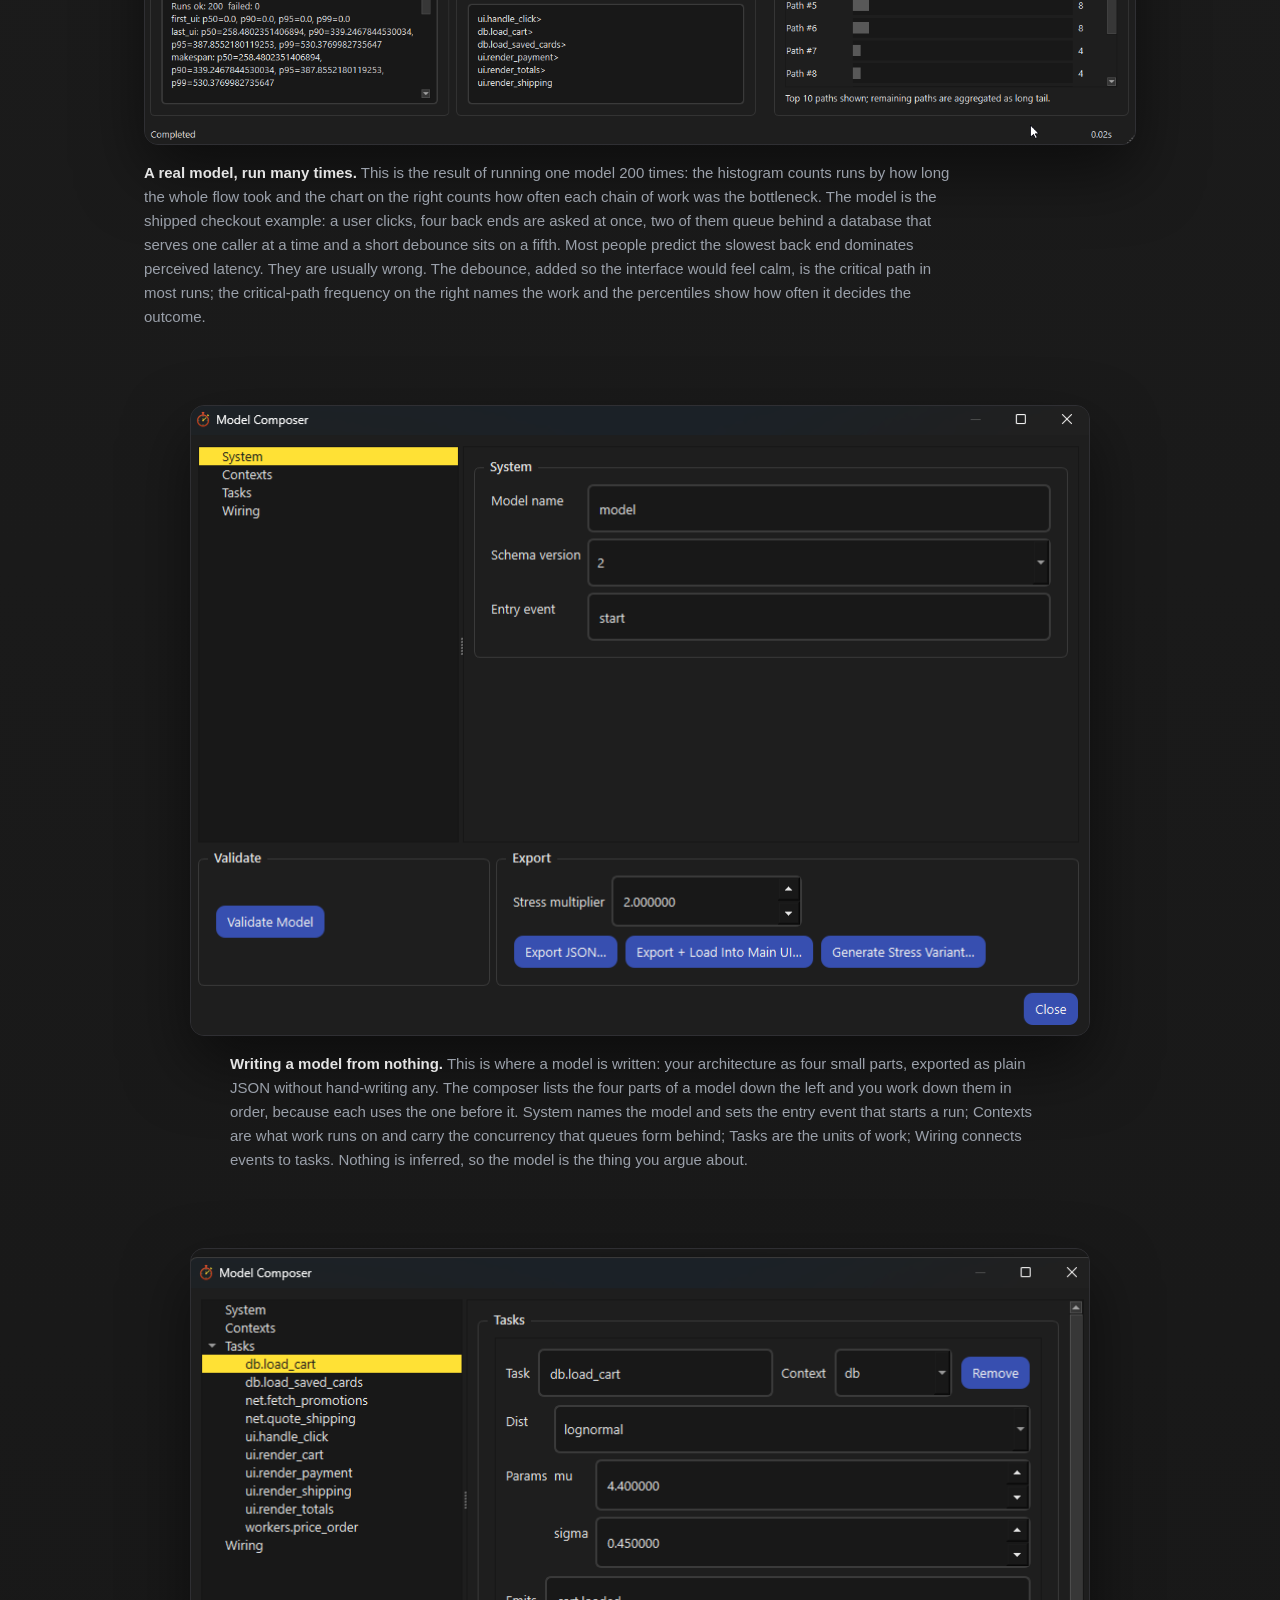
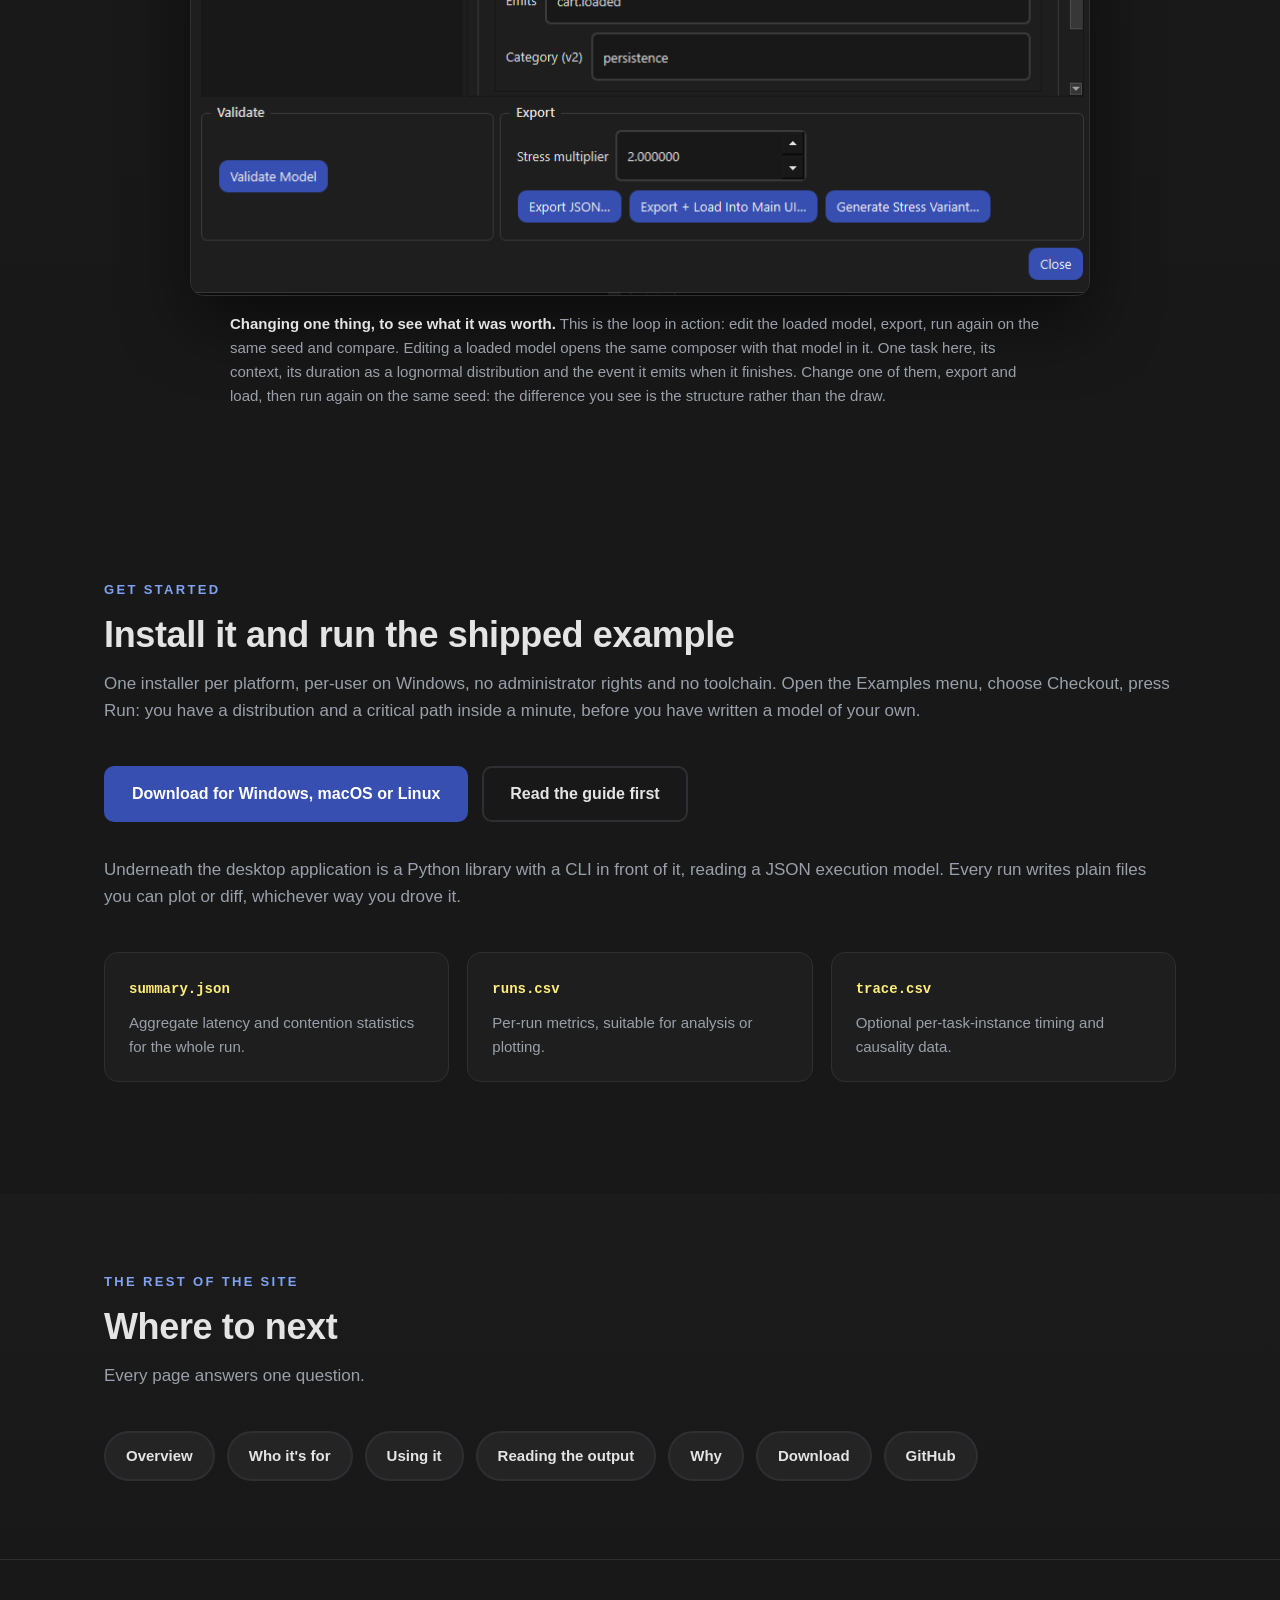
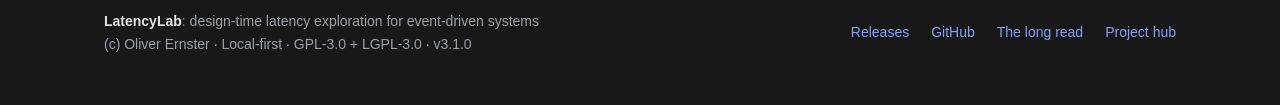
==== commit c191c116: "Add in-app update check with prompt, skip and daily re-check" ====
--- a/docs/app.html
+++ b/docs/app.html
@@ -53,7 +53,7 @@
         <div class="feature"><div class="fnum">01</div><h3>Explicit models</h3><p>A model is your architecture written down: tasks, the events that trigger them and the resources they queue behind. Nothing is inferred and nothing is hidden. The model is what you reason about.</p></div>
         <div class="feature"><div class="fnum">02</div><h3>Many seeded runs</h3><p>One run tells you nothing; the spread across hundreds is the finding. Every run is seeded, so behaviour stays reproducible across versions. At scale the dominant behaviours become clearer, not noisier.</p></div>
         <div class="feature"><div class="fnum">03</div><h3>Critical paths and percentiles</h3><p>The critical path is the chain of tasks and waits that decided how long the user waited in one run. Concrete critical paths name the work; percentiles are split for UI events and overall makespan because they answer different questions: UI-event percentiles describe when the interface responded to the user; makespan percentiles describe when the whole piece of work finished.</p></div>
-        <div class="feature"><div class="fnum">04</div><h3>Yours, on your machine</h3><p>The model is a plain JSON file and every output is a plain file beside it. A local CLI plus an optional desktop UI. No account, no server, no instrumentation of production code. Nothing leaves your machine.</p></div>
+        <div class="feature"><div class="fnum">04</div><h3>Yours, on your machine</h3><p>The model is a plain JSON file and every output is a plain file beside it. A local CLI plus an optional desktop UI. No account, no server, no instrumentation of production code. Your models and results never leave your machine; the desktop app's one outbound call is an anonymous daily check of GitHub releases for a newer version, with an update prompt you can download, skip or defer.</p></div>
       </div>
     </div>
   </section>
@@ -158,7 +158,7 @@
   <div class="container footer-inner">
     <div>
       <strong>LatencyLab</strong>: design-time latency exploration for event-driven systems<br>
-      (c) Oliver Ernster · Local-first · GPL-3.0 + LGPL-3.0 · v<!--VERSION-->3.0.3<!--/VERSION-->
+      (c) Oliver Ernster · Local-first · GPL-3.0 + LGPL-3.0 · v<!--VERSION-->3.1.0<!--/VERSION-->
     </div>
     <div class="footer-links">
       <a href="https://github.com/oernster/latencylab/releases">Releases</a>
